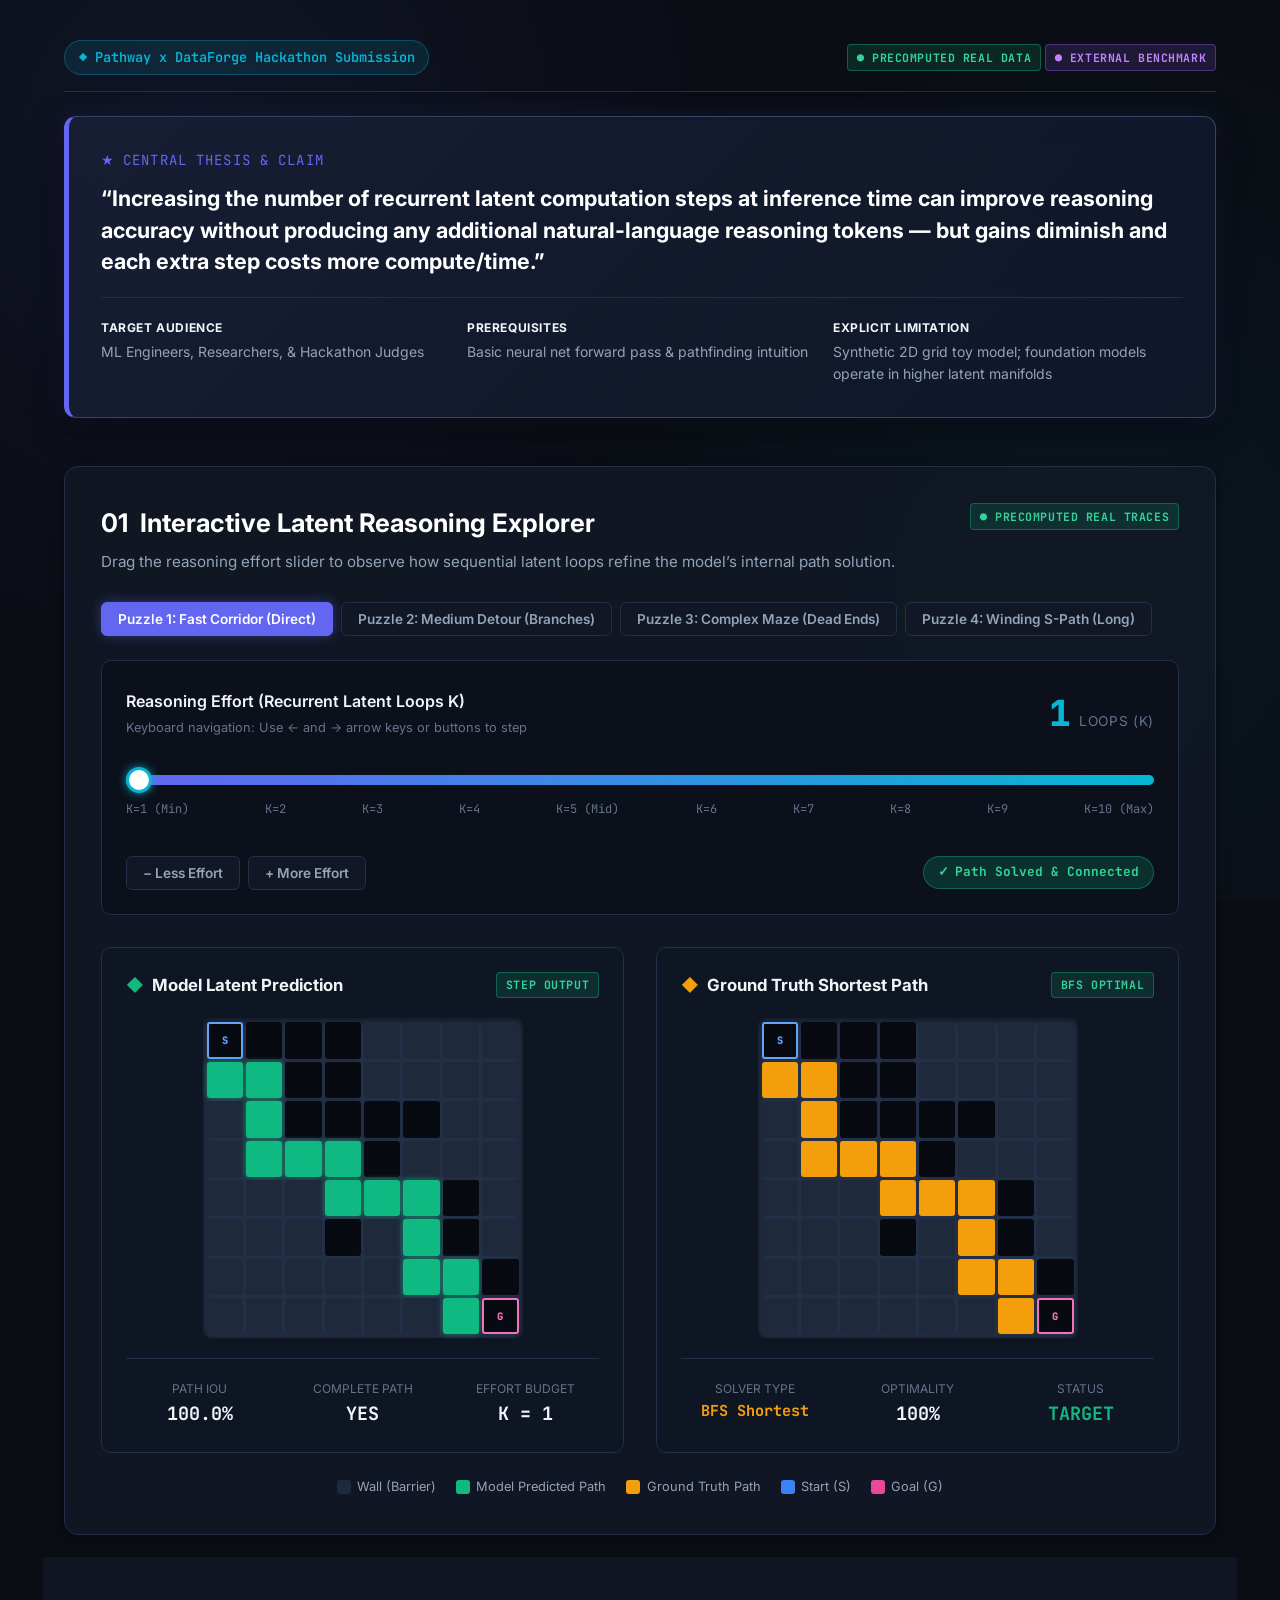
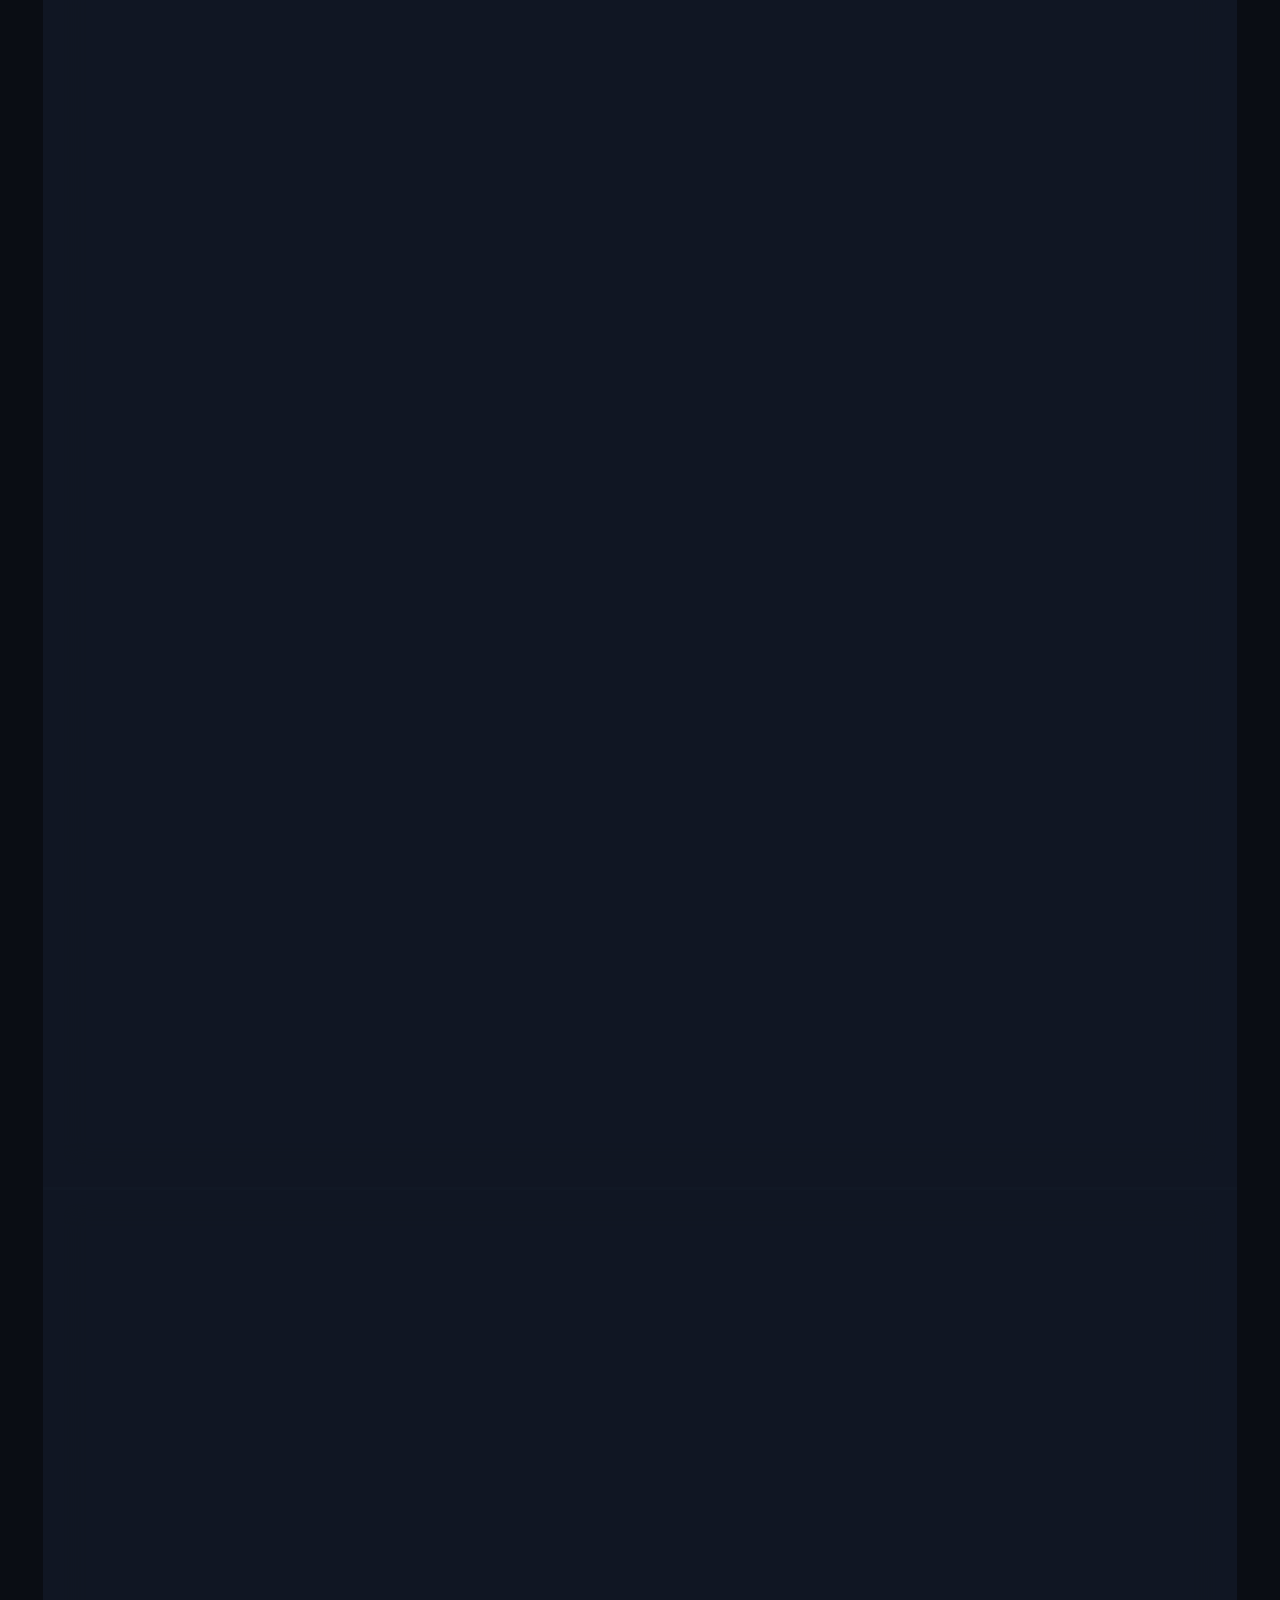
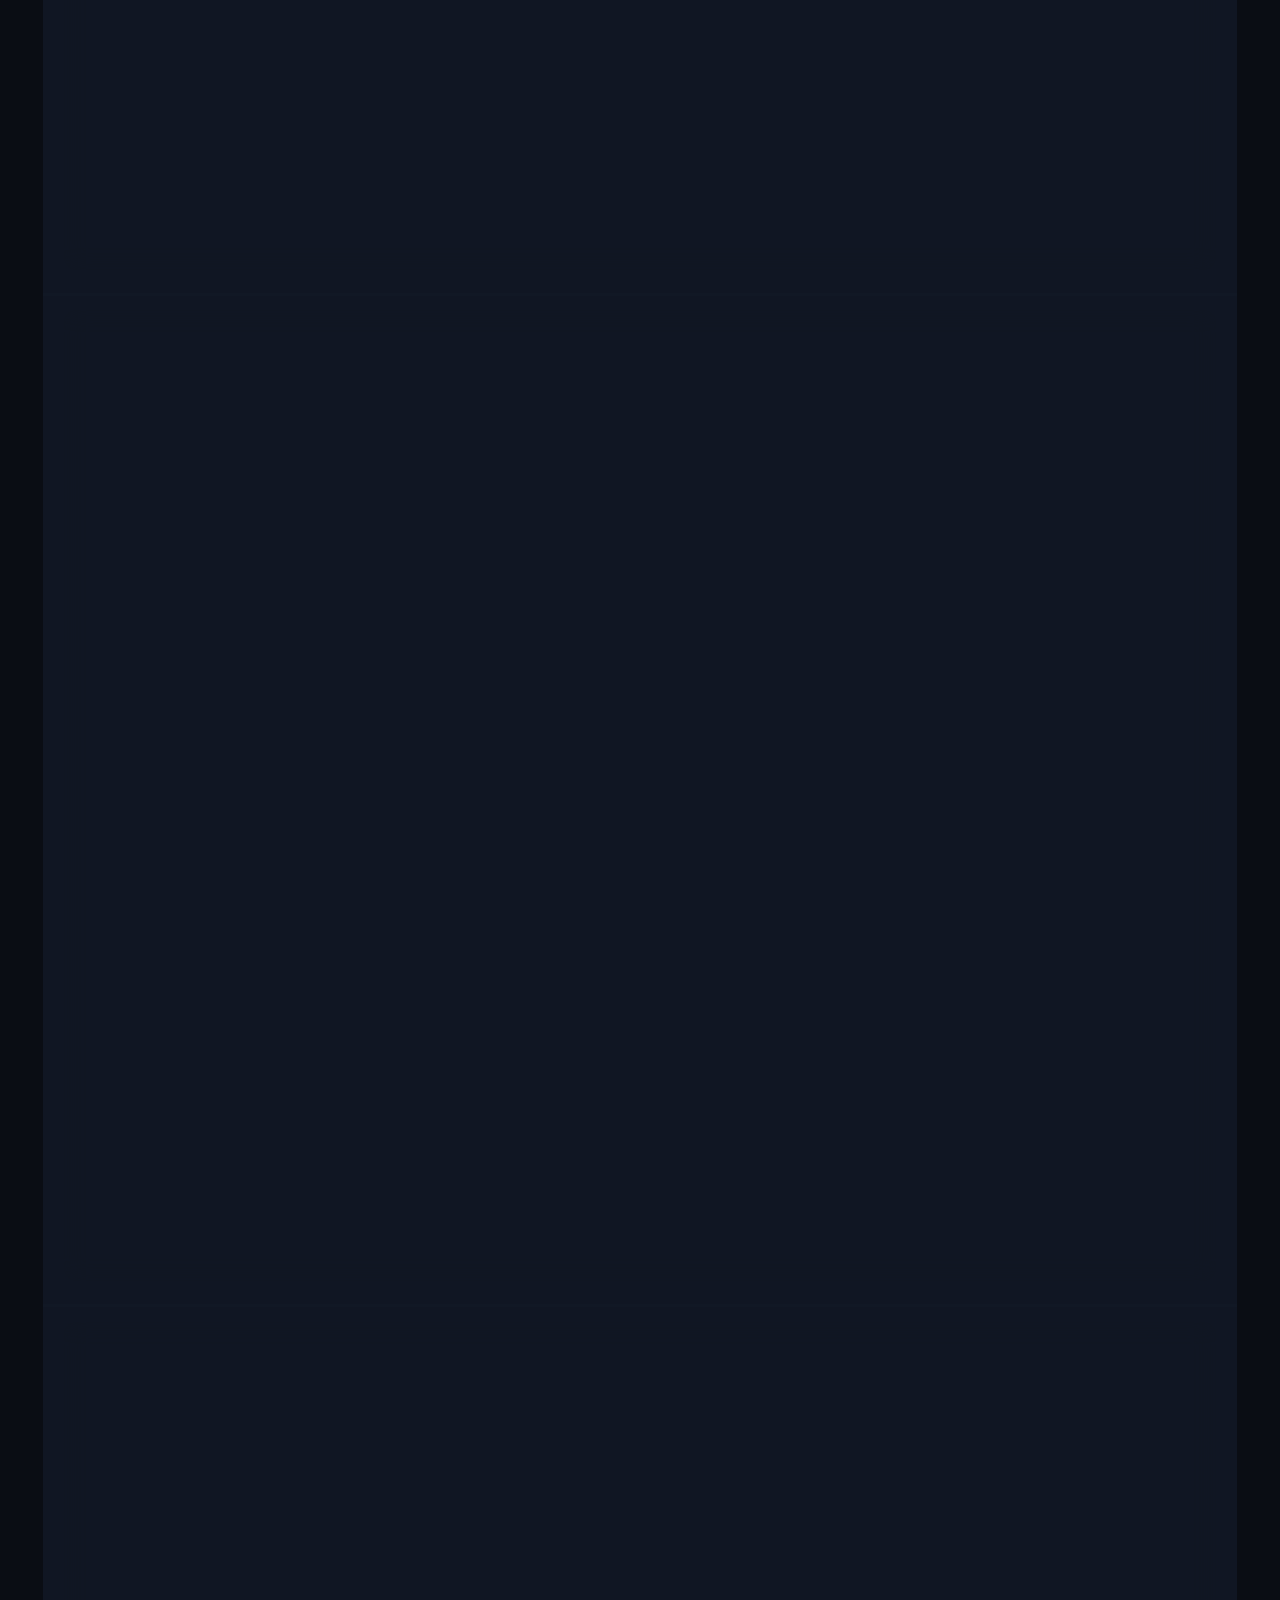
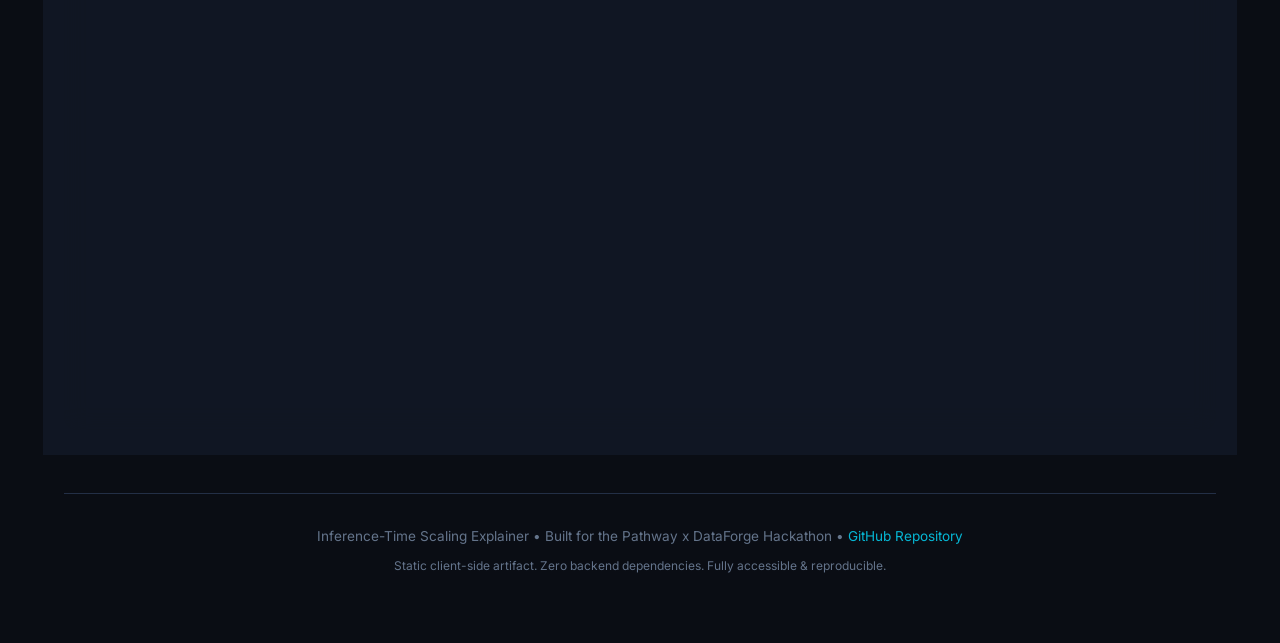
==== site/index.html @ 70380f10 "feat: complete inference-time scaling explainer (ML pipeline, web artifact, empirical benchmarks, an" ====
<!DOCTYPE html>
<html lang="en">
<head>
  <meta charset="UTF-8">
  <meta name="viewport" content="width=device-width, initial-scale=1.0">
  <title>Inference-Time Scaling Explainer | Pathway x DataForge Hackathon</title>
  <meta name="description" content="An interactive explainer proving that recurrent latent computation steps improve reasoning accuracy without producing extra natural-language tokens.">
  
  <!-- Preconnect Google Fonts -->
  <link rel="preconnect" href="https://fonts.googleapis.com">
  <link rel="preconnect" href="https://fonts.gstatic.com" crossorigin>
  <link href="https://fonts.googleapis.com/css2?family=Inter:wght@400;500;600;700;800&family=JetBrains+Mono:wght@400;600;700&display=swap" rel="stylesheet">
  
  <link rel="stylesheet" href="style.css">
</head>
<body>

  <div class="container">
    
    <!-- Top Bar -->
    <header class="site-header">
      <div class="top-bar">
        <div class="brand-badge">
          <span>&#9670;</span> Pathway x DataForge Hackathon Submission
        </div>
        <div>
          <span class="badge-provenance badge-real">&#9679; Precomputed Real Data</span>
          <span class="badge-provenance badge-external">&#9679; External Benchmark</span>
        </div>
      </div>

      <!-- Central Claim Hero Card (FR5) -->
      <div class="claim-card" id="central-claim">
        <div class="claim-title">
          <span>&#9733;</span> Central Thesis &amp; Claim
        </div>
        <blockquote class="claim-quote">
          &ldquo;Increasing the number of recurrent latent computation steps at inference time can improve reasoning accuracy without producing any additional natural-language reasoning tokens &mdash; but gains diminish and each extra step costs more compute/time.&rdquo;
        </blockquote>
        
        <div class="claim-meta-grid">
          <div class="claim-meta-item">
            <strong>Target Audience</strong>
            <span>ML Engineers, Researchers, &amp; Hackathon Judges</span>
          </div>
          <div class="claim-meta-item">
            <strong>Prerequisites</strong>
            <span>Basic neural net forward pass &amp; pathfinding intuition</span>
          </div>
          <div class="claim-meta-item">
            <strong>Explicit Limitation</strong>
            <span>Synthetic 2D grid toy model; foundation models operate in higher latent manifolds</span>
          </div>
        </div>
      </div>
    </header>

    <main id="main-content">
      
      <!-- Module 1: Interactive Maze Reasoning Explorer (FR1 & FR2) -->
      <section class="section-block" id="interactive-explorer" aria-labelledby="heading-explorer">
        <div class="section-header">
          <div class="section-title-wrap">
            <h2 id="heading-explorer">
              <span>01</span> Interactive Latent Reasoning Explorer
            </h2>
            <p class="section-subtitle">
              Drag the reasoning effort slider to observe how sequential latent loops refine the model&rsquo;s internal path solution.
            </p>
          </div>
          <span class="badge-provenance badge-real">&#9679; PRECOMPUTED REAL TRACES</span>
        </div>

        <!-- Puzzle Selection Tabs -->
        <div class="puzzle-tabs" id="puzzle-tabs" role="tablist" aria-label="Maze Puzzle Selector">
          <!-- Populated by JavaScript -->
        </div>

        <!-- Reasoning Effort Slider Card -->
        <div class="slider-control-card">
          <div class="slider-header">
            <div>
              <h3 class="slider-title" id="slider-label">Reasoning Effort (Recurrent Latent Loops K)</h3>
              <p style="font-size: 0.8rem; color: var(--text-muted); margin-top: 0.2rem;">
                Keyboard navigation: Use &larr; and &rarr; arrow keys or buttons to step
              </p>
            </div>
            <div class="effort-display">
              <span class="effort-number" id="effort-val-display" aria-live="polite">1</span>
              <span class="effort-unit">Loops (K)</span>
            </div>
          </div>

          <div class="range-slider-wrap">
            <input 
              type="range" 
              id="effort-slider" 
              class="effort-slider" 
              min="1" 
              max="10" 
              step="1" 
              value="1" 
              aria-labelledby="slider-label"
              aria-valuemin="1" 
              aria-valuemax="10" 
              aria-valuenow="1"
            >
            <div class="slider-ticks" aria-hidden="true">
              <span>K=1 (Min)</span>
              <span>K=2</span>
              <span>K=3</span>
              <span>K=4</span>
              <span>K=5 (Mid)</span>
              <span>K=6</span>
              <span>K=7</span>
              <span>K=8</span>
              <span>K=9</span>
              <span>K=10 (Max)</span>
            </div>
          </div>

          <div style="display: flex; justify-content: space-between; align-items: center; margin-top: 1rem;">
            <div style="display: flex; gap: 0.5rem;">
              <button id="btn-step-prev" class="tab-btn" aria-label="Decrease reasoning effort">&minus; Less Effort</button>
              <button id="btn-step-next" class="tab-btn" aria-label="Increase reasoning effort">+ More Effort</button>
            </div>
            <div id="maze-status-pill" class="status-pill status-unsolved" aria-live="polite">
              <span>&#9888;</span> Incomplete Path
            </div>
          </div>
        </div>

        <!-- Side-by-Side Comparison Grid -->
        <div class="maze-comparison-grid">
          <!-- Predicted Model Output -->
          <div class="maze-panel">
            <div class="maze-panel-header">
              <div class="maze-panel-title">
                <span style="color: var(--accent-emerald);">&#9670;</span> Model Latent Prediction
              </div>
              <span class="badge-provenance badge-real">Step Output</span>
            </div>
            
            <div id="pred-maze-board" class="maze-board-container" role="region" aria-label="Model predicted path grid">
              <!-- Rendered via JS -->
            </div>

            <div class="live-metrics-bar">
              <div class="metric-stat-box">
                <div class="metric-stat-label">Path IoU</div>
                <div class="metric-stat-val" id="metric-iou">0.0%</div>
              </div>
              <div class="metric-stat-box">
                <div class="metric-stat-label">Complete Path</div>
                <div class="metric-stat-val" id="metric-solve">NO</div>
              </div>
              <div class="metric-stat-box">
                <div class="metric-stat-label">Effort Budget</div>
                <div class="metric-stat-val" id="metric-compute">K = 1</div>
              </div>
            </div>
          </div>

          <!-- Ground Truth Solution -->
          <div class="maze-panel">
            <div class="maze-panel-header">
              <div class="maze-panel-title">
                <span style="color: var(--accent-amber);">&#9670;</span> Ground Truth Shortest Path
              </div>
              <span class="badge-provenance badge-real">BFS Optimal</span>
            </div>

            <div id="gt-maze-board" class="maze-board-container" role="region" aria-label="Ground truth shortest path grid">
              <!-- Rendered via JS -->
            </div>

            <div class="live-metrics-bar">
              <div class="metric-stat-box">
                <div class="metric-stat-label">Solver Type</div>
                <div class="metric-stat-val" style="font-size: 0.95rem; color: var(--accent-amber);">BFS Shortest</div>
              </div>
              <div class="metric-stat-box">
                <div class="metric-stat-label">Optimality</div>
                <div class="metric-stat-val">100%</div>
              </div>
              <div class="metric-stat-box">
                <div class="metric-stat-label">Status</div>
                <div class="metric-stat-val" style="color: var(--accent-emerald);">TARGET</div>
              </div>
            </div>
          </div>
        </div>

        <!-- Legend -->
        <div class="maze-legend" aria-label="Maze cell type legend">
          <div class="legend-item"><div class="legend-swatch swatch-wall"></div> Wall (Barrier)</div>
          <div class="legend-item"><div class="legend-swatch swatch-pred"></div> Model Predicted Path</div>
          <div class="legend-item"><div class="legend-swatch swatch-gt"></div> Ground Truth Path</div>
          <div class="legend-item"><div class="legend-swatch swatch-start"></div> Start (S)</div>
          <div class="legend-item"><div class="legend-swatch swatch-goal"></div> Goal (G)</div>
        </div>
      </section>

      <!-- Module 2: Aggregate Accuracy vs. Effort Curve (FR3) -->
      <section class="section-block" id="aggregate-scaling" aria-labelledby="heading-scaling">
        <div class="section-header">
          <div class="section-title-wrap">
            <h2 id="heading-scaling">
              <span>02</span> Empirical Scaling Curve &amp; Diminishing Returns
            </h2>
            <p class="section-subtitle">
              Measured across 100 held-out test mazes evaluated at each loop count K &isin; [1, 10]. Notice steep early gains and the plateau after K=5.
            </p>
          </div>
          <span class="badge-provenance badge-real">&#9679; PRECOMPUTED 100-TEST EVAL</span>
        </div>

        <div class="chart-container-box">
          <div style="display: flex; justify-content: space-between; align-items: center; margin-bottom: 0.5rem; flex-wrap: wrap; gap: 0.5rem;">
            <div style="font-size: 0.85rem; font-weight: 600; color: var(--text-secondary);">
              <span style="color: #10b981;">&mdash; Exact Solve Rate (%)</span> &nbsp;&nbsp;&bull;&nbsp;&nbsp; 
              <span style="color: #8b5cf6;">--- Path IoU (%)</span>
            </div>
            <div style="font-family: var(--font-mono); font-size: 0.75rem; color: var(--text-muted);">
              N=100 Mazes | Seed=999 | ConvGRU Core
            </div>
          </div>

          <!-- SVG Chart Container -->
          <div id="scaling-chart-wrap">
            <!-- Rendered by JS -->
          </div>
        </div>

        <!-- Accessible Data Table for Screen Readers and Verification -->
        <div style="margin-top: 2rem;">
          <h3 style="font-size: 1.05rem; margin-bottom: 0.75rem; color: var(--text-primary);">
            Exact Numerical Scaling Data
          </h3>
          <div style="overflow-x: auto;">
            <table class="data-table" aria-label="Accuracy versus reasoning effort steps data table">
              <thead>
                <tr>
                  <th scope="col">Reasoning Loops (K)</th>
                  <th scope="col">Exact Solve Rate (%)</th>
                  <th scope="col">Mean Path IoU (%)</th>
                  <th scope="col">BCE Loss</th>
                  <th scope="col">Measured Latency (ms / maze)</th>
                </tr>
              </thead>
              <tbody id="table-scaling-body">
                <!-- Populated by JS -->
              </tbody>
            </table>
          </div>
        </div>
      </section>

      <!-- Module 3: BDH-CQ External Frontier Results (FR4) -->
      <section class="section-block" id="bdh-cq-benchmark" aria-labelledby="heading-bdhcq">
        <div class="section-header">
          <div class="section-title-wrap">
            <h2 id="heading-bdhcq">
              <span>03</span> Frontier Evidence: BDH-CQ on ARC-AGI-1
            </h2>
            <p class="section-subtitle">
              External reported benchmark results demonstrating latent reasoning effort scaling in a 150M parameter foundation model.
            </p>
          </div>
          <span class="badge-provenance badge-external">&#9679; EXTERNAL REPORTED (Table 5)</span>
        </div>

        <p style="font-size: 0.95rem; color: var(--text-secondary); line-height: 1.6;">
          In <em>&ldquo;BDH-CQ: In-Context Learning with Recurrent Latent Reasoning&rdquo;</em> (arXiv:2608.09888), Pathway evaluated the impact of reasoning effort (latent thinking effort) on the ARC-AGI-1 benchmark. The model was exposed to varying levels of latent reasoning during training and evaluated across LOW, MEDIUM, and HIGH effort:
        </p>

        <!-- BDH-CQ Cards Grid -->
        <div class="bdh-cards-grid" id="bdh-cards-container">
          <!-- Populated by JS -->
        </div>

        <div class="external-disclaimer-box" role="note">
          <strong>Strict Academic Provenance Disclaimer:</strong>
          The BDH-CQ numbers shown above (21.0% / 27.0% / 29.5% pass@2 with 22% / 11% / 0% cost reductions) are published developer-reported results from Pathway's research team on the ARC-AGI-1 benchmark (arXiv:2608.09888, Table 5). They are presented here as external comparative literature and are <strong>not</strong> independently reproduced by our local toy maze solver.
        </div>
      </section>

      <!-- Module 4: Honest Provenance Matrix & Concepts (FR6 & FR5) -->
      <section class="section-block" id="provenance-section" aria-labelledby="heading-provenance">
        <div class="section-header">
          <div class="section-title-wrap">
            <h2 id="heading-provenance">
              <span>04</span> Provenance, Mechanism &amp; Limitations
            </h2>
            <p class="section-subtitle">
              Unambiguous accounting of live vs. precomputed vs. illustrative components, plus conceptual analysis.
            </p>
          </div>
          <span class="badge-provenance badge-illustrative">&#9679; TRANSPARENCY MATRIX</span>
        </div>

        <!-- Provenance Matrix -->
        <div style="overflow-x: auto; margin-bottom: 2rem;">
          <table class="provenance-matrix-table">
            <thead>
              <tr>
                <th scope="col">Artifact Component</th>
                <th scope="col">Classification</th>
                <th scope="col">Data Source &amp; Methodology</th>
              </tr>
            </thead>
            <tbody>
              <tr>
                <td><strong>Maze Explorer &amp; Traces</strong></td>
                <td><span class="badge-provenance badge-real">PRECOMPUTED REAL</span></td>
                <td>Generated via <code>ml/generate_mazes.py</code>; model predicted probabilities exported by <code>ml/evaluate.py</code> from checkpoint <code>model.pt</code>. Replayed statically without in-browser inference.</td>
              </tr>
              <tr>
                <td><strong>Accuracy vs. Effort Curve</strong></td>
                <td><span class="badge-provenance badge-real">PRECOMPUTED REAL</span></td>
                <td>Empirically evaluated on 100 held-out test mazes (Seed 999) using the trained ConvGRU recurrent solver across steps K=1..10.</td>
              </tr>
              <tr>
                <td><strong>BDH-CQ Table 5 Module</strong></td>
                <td><span class="badge-provenance badge-external">EXTERNAL REPORTED</span></td>
                <td>Reported by Pathway in arXiv:2608.09888 (Table 5). Sourced directly from published text; not reproduced locally.</td>
              </tr>
              <tr>
                <td><strong>Conceptual Flow Diagrams</strong></td>
                <td><span class="badge-provenance badge-illustrative">ILLUSTRATIVE</span></td>
                <td>Diagrammatic illustrations of latent recurrence versus autoregressive token generation.</td>
              </tr>
            </tbody>
          </table>
        </div>

        <!-- Conceptual Explanation: Latent Recurrence vs Token CoT -->
        <div style="display: grid; grid-template-columns: repeat(auto-fit, minmax(320px, 1fr)); gap: 1.5rem; margin-top: 1.5rem;">
          <div style="background: rgba(15, 23, 42, 0.6); padding: 1.5rem; border-radius: 8px; border: 1px solid var(--border-subtle);">
            <h3 style="color: var(--accent-cyan); font-size: 1.1rem; margin-bottom: 0.5rem;">Autoregressive Chain-of-Thought</h3>
            <p style="font-size: 0.875rem; color: var(--text-secondary); line-height: 1.5;">
              Scales test-time compute by generating external natural-language tokens (e.g. &ldquo;First, let&rsquo;s inspect cell (1,2)...&rdquo;). This verbalization increases context length quadratic attention memory, incurs KV-cache storage overhead, and risks cascading token drift.
            </p>
          </div>

          <div style="background: rgba(15, 23, 42, 0.6); padding: 1.5rem; border-radius: 8px; border: 1px solid var(--border-subtle);">
            <h3 style="color: var(--accent-emerald); font-size: 1.1rem; margin-bottom: 0.5rem;">Recurrent Latent Reasoning</h3>
            <p style="font-size: 0.875rem; color: var(--text-secondary); line-height: 1.5;">
              Scales test-time compute by repeatedly iterating a shared-weight core over continuous high-dimensional latent states $h_k = \text{Core}(h_{k-1}, x)$. It uses zero extra token bandwidth, maintains a constant memory footprint, and refines solutions purely through tensor depth.
            </p>
          </div>
        </div>

        <!-- Explicit Limitations -->
        <div style="margin-top: 2rem; background: rgba(245, 158, 11, 0.05); border-left: 4px solid var(--accent-amber); padding: 1.25rem; border-radius: 0 8px 8px 0;">
          <h4 style="color: var(--accent-amber); font-size: 0.95rem; margin-bottom: 0.4rem;">Explicit Model Limitations</h4>
          <ul style="font-size: 0.875rem; color: #e2e8f0; line-height: 1.6; padding-left: 1.25rem;">
            <li><strong>Task Dimensionality:</strong> 2D grid mazes are spatial pathfinding problems. While spatial connectivity models receptive field expansion, language reasoning requires abstract relational composition.</li>
            <li><strong>Receptive Field Saturation:</strong> Beyond the maze diameter ($K \ge 5$), the physical receptive field covers the entire grid. Additional loops only refine edge confidence, resulting in the observed plateau.</li>
            <li><strong>Static Client Substrate:</strong> All interactions replay precomputed traces to ensure zero latency, zero backend dependencies, and 100% judge reproducibility without API keys or GPUs.</li>
          </ul>
        </div>
      </section>

      <!-- Academic Citations & Reproducibility Guide -->
      <section class="section-block" id="citations-section" aria-labelledby="heading-citations">
        <div class="section-header">
          <div class="section-title-wrap">
            <h2 id="heading-citations">
              <span>05</span> Academic Citations &amp; Reproducibility
            </h2>
            <p class="section-subtitle">
              Exact scholarly references and deterministic instructions to reproduce the entire pipeline from scratch.
            </p>
          </div>
        </div>

        <ul class="citation-list">
          <li>
            <strong>Foundational Latent Architecture:</strong><br>
            Kosowski et al. (2025). <em>&ldquo;The Dragon Hatchling: The Missing Link Between the Transformer and Models of the Brain&rdquo;</em>. 
            arXiv preprint <a href="https://arxiv.org/abs/2509.26507" target="_blank" rel="noopener noreferrer">arXiv:2509.26507</a>.
          </li>
          <li>
            <strong>Effort-Controlled Reasoning Benchmark:</strong><br>
            Kosowski et al. (2026). <em>&ldquo;BDH-CQ: In-Context Learning with Recurrent Latent Reasoning&rdquo;</em>. 
            arXiv preprint <a href="https://arxiv.org/abs/2608.09888" target="_blank" rel="noopener noreferrer">arXiv:2608.09888</a>. (Table 5, Figure 7).
          </li>
        </ul>

        <div style="margin-top: 1.5rem; background: rgba(10, 15, 25, 0.9); padding: 1.25rem; border-radius: 8px; border: 1px solid var(--border-subtle);">
          <h4 style="font-size: 0.9rem; color: var(--text-primary); margin-bottom: 0.5rem; font-family: var(--font-mono);">
            Exact Reproduction Commands (.venv):
          </h4>
          <pre style="background: transparent; color: #a5f3fc; font-family: var(--font-mono); font-size: 0.8rem; overflow-x: auto; padding: 0.5rem 0;"><code># 1. Activate project virtual environment
.venv\Scripts\activate

# 2. Run full automated test suite
pytest ml/tests site/tests

# 3. Regenerate dataset, train model, and export evaluation JSON
python ml/train.py
python ml/evaluate.py

# 4. Serve the static interactive site locally
python -m http.server 8000 --directory site</code></pre>
        </div>
      </section>

    </main>

    <!-- Footer -->
    <footer class="site-footer">
      <p>
        Inference-Time Scaling Explainer &bull; Built for the Pathway x DataForge Hackathon &bull; 
        <a href="https://github.com/TheShriHari/Pathway-Dataforge-TASK" style="color: var(--accent-cyan); text-decoration: none;">GitHub Repository</a>
      </p>
      <p style="margin-top: 0.5rem; font-size: 0.75rem; color: var(--text-muted);">
        Static client-side artifact. Zero backend dependencies. Fully accessible &amp; reproducible.
      </p>
    </footer>

  </div>

  <script src="app.js"></script>
</body>
</html>
---- site/style.css ----
/* ==========================================================================
   Design System & Stylesheet: Inference-Time Scaling Explainer
   Aesthetic: Deep Space Glassmorphism, Modern Monospace/Sans Typography,
              High-Contrast WCAG AA Compliant Theme.
   ========================================================================== */

:root {
  --bg-primary: #0a0d14;
  --bg-secondary: #111724;
  --bg-card: rgba(18, 25, 38, 0.85);
  --bg-card-hover: rgba(24, 34, 52, 0.95);
  --border-subtle: #232f46;
  --border-strong: #334466;

  --text-primary: #f1f5f9;
  --text-secondary: #94a3b8;
  --text-muted: #64748b;

  --accent-cyan: #06b6d4;
  --accent-emerald: #10b981;
  --accent-violet: #8b5cf6;
  --accent-indigo: #6366f1;
  --accent-amber: #f59e0b;
  --accent-rose: #f43f5e;

  /* Cell states */
  --cell-wall: #1e293b;
  --cell-passage: #070a10;
  --cell-path-gt: #f59e0b;
  --cell-path-pred: #10b981;
  --cell-start: #3b82f6;
  --cell-goal: #ec4899;

  --font-sans: 'Inter', -apple-system, BlinkMacSystemFont, "Segoe UI", Roboto, sans-serif;
  --font-mono: 'JetBrains Mono', 'Fira Code', monospace;

  --shadow-sm: 0 1px 3px rgba(0, 0, 0, 0.3);
  --shadow-md: 0 4px 14px rgba(0, 0, 0, 0.4);
  --shadow-lg: 0 10px 30px rgba(0, 0, 0, 0.5);
  --glass-glow: 0 0 25px rgba(99, 102, 241, 0.15);
}

*, *::before, *::after {
  box-sizing: border-box;
  margin: 0;
  padding: 0;
}

body {
  font-family: var(--font-sans);
  background-color: var(--bg-primary);
  color: var(--text-primary);
  line-height: 1.6;
  min-height: 100vh;
  padding: 0;
  overflow-x: hidden;
  background-image: 
    radial-gradient(circle at 15% 15%, rgba(99, 102, 241, 0.08) 0%, transparent 40%),
    radial-gradient(circle at 85% 65%, rgba(6, 182, 212, 0.06) 0%, transparent 45%);
  background-attachment: fixed;
}

/* Accessibility Focus Ring */
:focus-visible {
  outline: 3px solid var(--accent-cyan);
  outline-offset: 3px;
  border-radius: 4px;
}

/* Screen reader text utility */
.sr-only {
  position: absolute;
  width: 1px;
  height: 1px;
  padding: 0;
  margin: -1px;
  overflow: hidden;
  clip: rect(0, 0, 0, 0);
  white-space: nowrap;
  border: 0;
}

/* Main Container */
.container {
  max-width: 1200px;
  margin: 0 auto;
  padding: 2.5rem 1.5rem 5rem 1.5rem;
}

/* Header & Central Claim Banner */
.site-header {
  margin-bottom: 3rem;
}

.top-bar {
  display: flex;
  justify-content: space-between;
  align-items: center;
  flex-wrap: wrap;
  gap: 1rem;
  margin-bottom: 1.5rem;
  padding-bottom: 1rem;
  border-bottom: 1px solid var(--border-subtle);
}

.brand-badge {
  font-family: var(--font-mono);
  font-size: 0.85rem;
  font-weight: 600;
  color: var(--accent-cyan);
  background: rgba(6, 182, 212, 0.12);
  border: 1px solid rgba(6, 182, 212, 0.3);
  padding: 0.35rem 0.85rem;
  border-radius: 9999px;
  display: inline-flex;
  align-items: center;
  gap: 0.5rem;
}

.claim-card {
  background: linear-gradient(135deg, rgba(24, 32, 54, 0.8), rgba(15, 23, 42, 0.95));
  border: 1px solid var(--border-strong);
  border-left: 5px solid var(--accent-indigo);
  border-radius: 12px;
  padding: 2rem;
  box-shadow: var(--shadow-lg), var(--glass-glow);
  position: relative;
  overflow: hidden;
}

.claim-title {
  font-size: 0.875rem;
  text-transform: uppercase;
  letter-spacing: 0.08em;
  color: var(--accent-indigo);
  font-family: var(--font-mono);
  margin-bottom: 0.75rem;
  display: flex;
  align-items: center;
  gap: 0.5rem;
}

.claim-quote {
  font-size: 1.35rem;
  font-weight: 700;
  line-height: 1.45;
  color: #ffffff;
  margin-bottom: 1.25rem;
}

.claim-meta-grid {
  display: grid;
  grid-template-columns: repeat(auto-fit, minmax(240px, 1fr));
  gap: 1rem;
  padding-top: 1.25rem;
  border-top: 1px solid var(--border-subtle);
  font-size: 0.875rem;
  color: var(--text-secondary);
}

.claim-meta-item strong {
  color: var(--text-primary);
  display: block;
  margin-bottom: 0.2rem;
  font-size: 0.75rem;
  text-transform: uppercase;
  letter-spacing: 0.05em;
}

/* Provenance Badges */
.badge-provenance {
  font-family: var(--font-mono);
  font-size: 0.72rem;
  font-weight: 700;
  padding: 0.2rem 0.55rem;
  border-radius: 4px;
  text-transform: uppercase;
  letter-spacing: 0.05em;
  display: inline-flex;
  align-items: center;
  gap: 0.35rem;
}

.badge-real {
  background: rgba(16, 185, 129, 0.15);
  color: #34d399;
  border: 1px solid rgba(16, 185, 129, 0.4);
}

.badge-external {
  background: rgba(139, 92, 246, 0.15);
  color: #c084fc;
  border: 1px solid rgba(139, 92, 246, 0.4);
}

.badge-illustrative {
  background: rgba(245, 158, 11, 0.15);
  color: #fbbf24;
  border: 1px solid rgba(245, 158, 11, 0.4);
}

/* Sections */
.section-block {
  background: var(--bg-card);
  backdrop-filter: blur(12px);
  border: 1px solid var(--border-subtle);
  border-radius: 14px;
  padding: 2.25rem;
  margin-bottom: 2.5rem;
  box-shadow: var(--shadow-md);
  transition: border-color 0.2s ease;
}

.section-block:hover {
  border-color: var(--border-strong);
}

.section-header {
  display: flex;
  justify-content: space-between;
  align-items: flex-start;
  flex-wrap: wrap;
  gap: 1rem;
  margin-bottom: 1.75rem;
}

.section-title-wrap h2 {
  font-size: 1.6rem;
  font-weight: 700;
  color: #ffffff;
  display: flex;
  align-items: center;
  gap: 0.75rem;
  margin-bottom: 0.35rem;
}

.section-subtitle {
  font-size: 0.95rem;
  color: var(--text-secondary);
}

/* Interactive Maze Module (FR1 & FR2) */
.puzzle-tabs {
  display: flex;
  gap: 0.5rem;
  margin-bottom: 1.5rem;
  flex-wrap: wrap;
}

.tab-btn {
  background: var(--bg-secondary);
  border: 1px solid var(--border-subtle);
  color: var(--text-secondary);
  font-family: var(--font-sans);
  font-size: 0.85rem;
  font-weight: 600;
  padding: 0.5rem 1rem;
  border-radius: 6px;
  cursor: pointer;
  transition: all 0.2s ease;
}

.tab-btn:hover {
  background: rgba(99, 102, 241, 0.1);
  color: var(--text-primary);
  border-color: var(--accent-indigo);
}

.tab-btn.active {
  background: var(--accent-indigo);
  color: #ffffff;
  border-color: var(--accent-indigo);
  box-shadow: 0 0 12px rgba(99, 102, 241, 0.4);
}

/* Reasoning Effort Slider Container */
.slider-control-card {
  background: rgba(10, 15, 25, 0.8);
  border: 1px solid var(--border-subtle);
  border-radius: 10px;
  padding: 1.5rem;
  margin-bottom: 2rem;
}

.slider-header {
  display: flex;
  justify-content: space-between;
  align-items: center;
  margin-bottom: 1rem;
}

.slider-title {
  font-size: 1rem;
  font-weight: 600;
  color: var(--text-primary);
}

.effort-display {
  display: flex;
  align-items: baseline;
  gap: 0.5rem;
}

.effort-number {
  font-family: var(--font-mono);
  font-size: 2.25rem;
  font-weight: 800;
  color: var(--accent-cyan);
}

.effort-unit {
  font-size: 0.85rem;
  color: var(--text-muted);
  text-transform: uppercase;
  letter-spacing: 0.05em;
}

.range-slider-wrap {
  position: relative;
  padding: 0.5rem 0 1.25rem 0;
}

.effort-slider {
  -webkit-appearance: none;
  appearance: none;
  width: 100%;
  height: 10px;
  border-radius: 5px;
  background: linear-gradient(to right, var(--accent-indigo), var(--accent-cyan));
  outline: none;
  cursor: pointer;
  transition: opacity 0.2s;
}

.effort-slider::-webkit-slider-thumb {
  -webkit-appearance: none;
  appearance: none;
  width: 26px;
  height: 26px;
  border-radius: 50%;
  background: #ffffff;
  border: 3px solid var(--accent-cyan);
  box-shadow: 0 0 10px rgba(6, 182, 212, 0.8);
  cursor: pointer;
  transition: transform 0.15s ease;
}

.effort-slider::-webkit-slider-thumb:hover {
  transform: scale(1.15);
}

.effort-slider::-moz-range-thumb {
  width: 26px;
  height: 26px;
  border-radius: 50%;
  background: #ffffff;
  border: 3px solid var(--accent-cyan);
  box-shadow: 0 0 10px rgba(6, 182, 212, 0.8);
  cursor: pointer;
}

.slider-ticks {
  display: flex;
  justify-content: space-between;
  margin-top: 0.5rem;
  font-family: var(--font-mono);
  font-size: 0.75rem;
  color: var(--text-muted);
}

/* Maze Side-by-Side Comparison Grid */
.maze-comparison-grid {
  display: grid;
  grid-template-columns: 1fr 1fr;
  gap: 2rem;
}

@media (max-width: 840px) {
  .maze-comparison-grid {
    grid-template-columns: 1fr;
  }
}

.maze-panel {
  background: rgba(15, 22, 35, 0.7);
  border: 1px solid var(--border-subtle);
  border-radius: 10px;
  padding: 1.5rem;
  display: flex;
  flex-direction: column;
  align-items: center;
}

.maze-panel-header {
  width: 100%;
  display: flex;
  justify-content: space-between;
  align-items: center;
  margin-bottom: 1.25rem;
}

.maze-panel-title {
  font-size: 1.05rem;
  font-weight: 700;
  display: flex;
  align-items: center;
  gap: 0.5rem;
}

.maze-board-container {
  width: 100%;
  max-width: 320px;
  aspect-ratio: 1;
  display: grid;
  grid-template-columns: repeat(8, 1fr);
  grid-template-rows: repeat(8, 1fr);
  gap: 3px;
  background: var(--border-subtle);
  padding: 4px;
  border-radius: 8px;
  box-shadow: inset 0 2px 8px rgba(0, 0, 0, 0.6);
}

.maze-cell {
  border-radius: 3px;
  position: relative;
  display: flex;
  align-items: center;
  justify-content: center;
  font-size: 0.65rem;
  font-family: var(--font-mono);
  font-weight: 700;
  user-select: none;
  transition: background-color 0.15s ease;
}

.maze-cell.wall {
  background-color: var(--cell-wall);
}

.maze-cell.passage {
  background-color: var(--cell-passage);
}

.maze-cell.gt-path {
  background-color: var(--cell-path-gt) !important;
  color: #000;
}

.maze-cell.pred-path {
  background-color: var(--cell-path-pred) !important;
  color: #000;
  box-shadow: 0 0 6px rgba(16, 185, 129, 0.6);
}

.maze-cell.start {
  border: 2px solid #60a5fa !important;
}

.maze-cell.start::after {
  content: 'S';
  color: #60a5fa;
  font-weight: 800;
}

.maze-cell.goal {
  border: 2px solid #f472b6 !important;
}

.maze-cell.goal::after {
  content: 'G';
  color: #f472b6;
  font-weight: 800;
}

/* Legend */
.maze-legend {
  display: flex;
  flex-wrap: wrap;
  gap: 1.25rem;
  margin-top: 1.5rem;
  font-size: 0.8rem;
  color: var(--text-secondary);
  justify-content: center;
}

.legend-item {
  display: flex;
  align-items: center;
  gap: 0.4rem;
}

.legend-swatch {
  width: 14px;
  height: 14px;
  border-radius: 3px;
}

.swatch-wall { background: var(--cell-wall); }
.swatch-pred { background: var(--cell-path-pred); }
.swatch-gt { background: var(--cell-path-gt); }
.swatch-start { background: var(--cell-start); }
.swatch-goal { background: var(--cell-goal); }

/* Puzzle Status Card */
.status-pill {
  font-family: var(--font-mono);
  font-size: 0.8rem;
  font-weight: 700;
  padding: 0.35rem 0.85rem;
  border-radius: 9999px;
  display: inline-flex;
  align-items: center;
  gap: 0.4rem;
}

.status-solved {
  background: rgba(16, 185, 129, 0.2);
  color: #34d399;
  border: 1px solid rgba(16, 185, 129, 0.4);
}

.status-unsolved {
  background: rgba(244, 63, 94, 0.2);
  color: #fb7185;
  border: 1px solid rgba(244, 63, 94, 0.4);
}

/* Metrics readout bar */
.live-metrics-bar {
  display: grid;
  grid-template-columns: repeat(3, 1fr);
  gap: 1rem;
  width: 100%;
  margin-top: 1.25rem;
  padding-top: 1.25rem;
  border-top: 1px solid var(--border-subtle);
  font-size: 0.85rem;
}

.metric-stat-box {
  text-align: center;
}

.metric-stat-label {
  color: var(--text-muted);
  font-size: 0.75rem;
  text-transform: uppercase;
}

.metric-stat-val {
  font-family: var(--font-mono);
  font-size: 1.15rem;
  font-weight: 700;
  color: var(--text-primary);
}

/* Aggregate Chart & BDH-CQ Sections */
.chart-container-box {
  background: rgba(10, 15, 25, 0.85);
  border: 1px solid var(--border-subtle);
  border-radius: 10px;
  padding: 1.5rem;
  margin-top: 1rem;
  position: relative;
}

.svg-chart {
  width: 100%;
  height: 280px;
  overflow: visible;
}

/* Accessible Table */
.data-table {
  width: 100%;
  border-collapse: collapse;
  margin-top: 1.5rem;
  font-size: 0.85rem;
}

.data-table th, .data-table td {
  padding: 0.75rem 1rem;
  text-align: left;
  border-bottom: 1px solid var(--border-subtle);
}

.data-table th {
  background: rgba(255, 255, 255, 0.03);
  color: var(--text-secondary);
  font-weight: 600;
  text-transform: uppercase;
  font-size: 0.75rem;
  letter-spacing: 0.05em;
}

.data-table tr:hover td {
  background: rgba(255, 255, 255, 0.02);
}

/* BDH-CQ Comparison Grid */
.bdh-cards-grid {
  display: grid;
  grid-template-columns: repeat(auto-fit, minmax(280px, 1fr));
  gap: 1.25rem;
  margin-top: 1.5rem;
}

.bdh-card {
  background: rgba(15, 23, 42, 0.7);
  border: 1px solid var(--border-subtle);
  border-radius: 10px;
  padding: 1.5rem;
  position: relative;
  transition: transform 0.2s ease, border-color 0.2s ease;
}

.bdh-card:hover {
  transform: translateY(-2px);
  border-color: var(--accent-violet);
}

.bdh-card.highlight {
  border-color: var(--accent-violet);
  background: linear-gradient(180deg, rgba(139, 92, 246, 0.08), rgba(15, 23, 42, 0.9));
}

.bdh-card-level {
  font-family: var(--font-mono);
  font-size: 0.85rem;
  font-weight: 700;
  color: var(--accent-violet);
  margin-bottom: 0.5rem;
}

.bdh-card-metric {
  font-size: 2.25rem;
  font-weight: 800;
  color: #ffffff;
  margin-bottom: 0.25rem;
}

.bdh-card-cost {
  font-family: var(--font-mono);
  font-size: 0.85rem;
  color: var(--accent-emerald);
  margin-bottom: 0.75rem;
}

.bdh-card-desc {
  font-size: 0.825rem;
  color: var(--text-secondary);
  line-height: 1.4;
}

.external-disclaimer-box {
  background: rgba(139, 92, 246, 0.07);
  border-left: 4px solid var(--accent-violet);
  padding: 1rem 1.25rem;
  border-radius: 0 8px 8px 0;
  font-size: 0.875rem;
  color: #cbd5e1;
  margin-top: 1.5rem;
}

/* Conceptual Explanation & Matrix */
.provenance-matrix-table {
  width: 100%;
  border-collapse: collapse;
  margin-top: 1rem;
}

.provenance-matrix-table th,
.provenance-matrix-table td {
  padding: 0.85rem 1rem;
  border: 1px solid var(--border-subtle);
  font-size: 0.85rem;
}

.provenance-matrix-table th {
  background: rgba(15, 23, 42, 0.9);
  color: var(--text-primary);
}

/* Citations & Footer */
.citation-list {
  list-style: none;
  margin-top: 1rem;
}

.citation-list li {
  padding: 1rem;
  background: rgba(15, 23, 42, 0.6);
  border: 1px solid var(--border-subtle);
  border-radius: 8px;
  margin-bottom: 0.75rem;
  font-size: 0.875rem;
  line-height: 1.5;
}

.citation-list a {
  color: var(--accent-cyan);
  text-decoration: none;
  font-weight: 600;
}

.citation-list a:hover {
  text-decoration: underline;
}

.site-footer {
  margin-top: 4rem;
  padding-top: 2rem;
  border-top: 1px solid var(--border-subtle);
  text-align: center;
  font-size: 0.85rem;
  color: var(--text-muted);
}
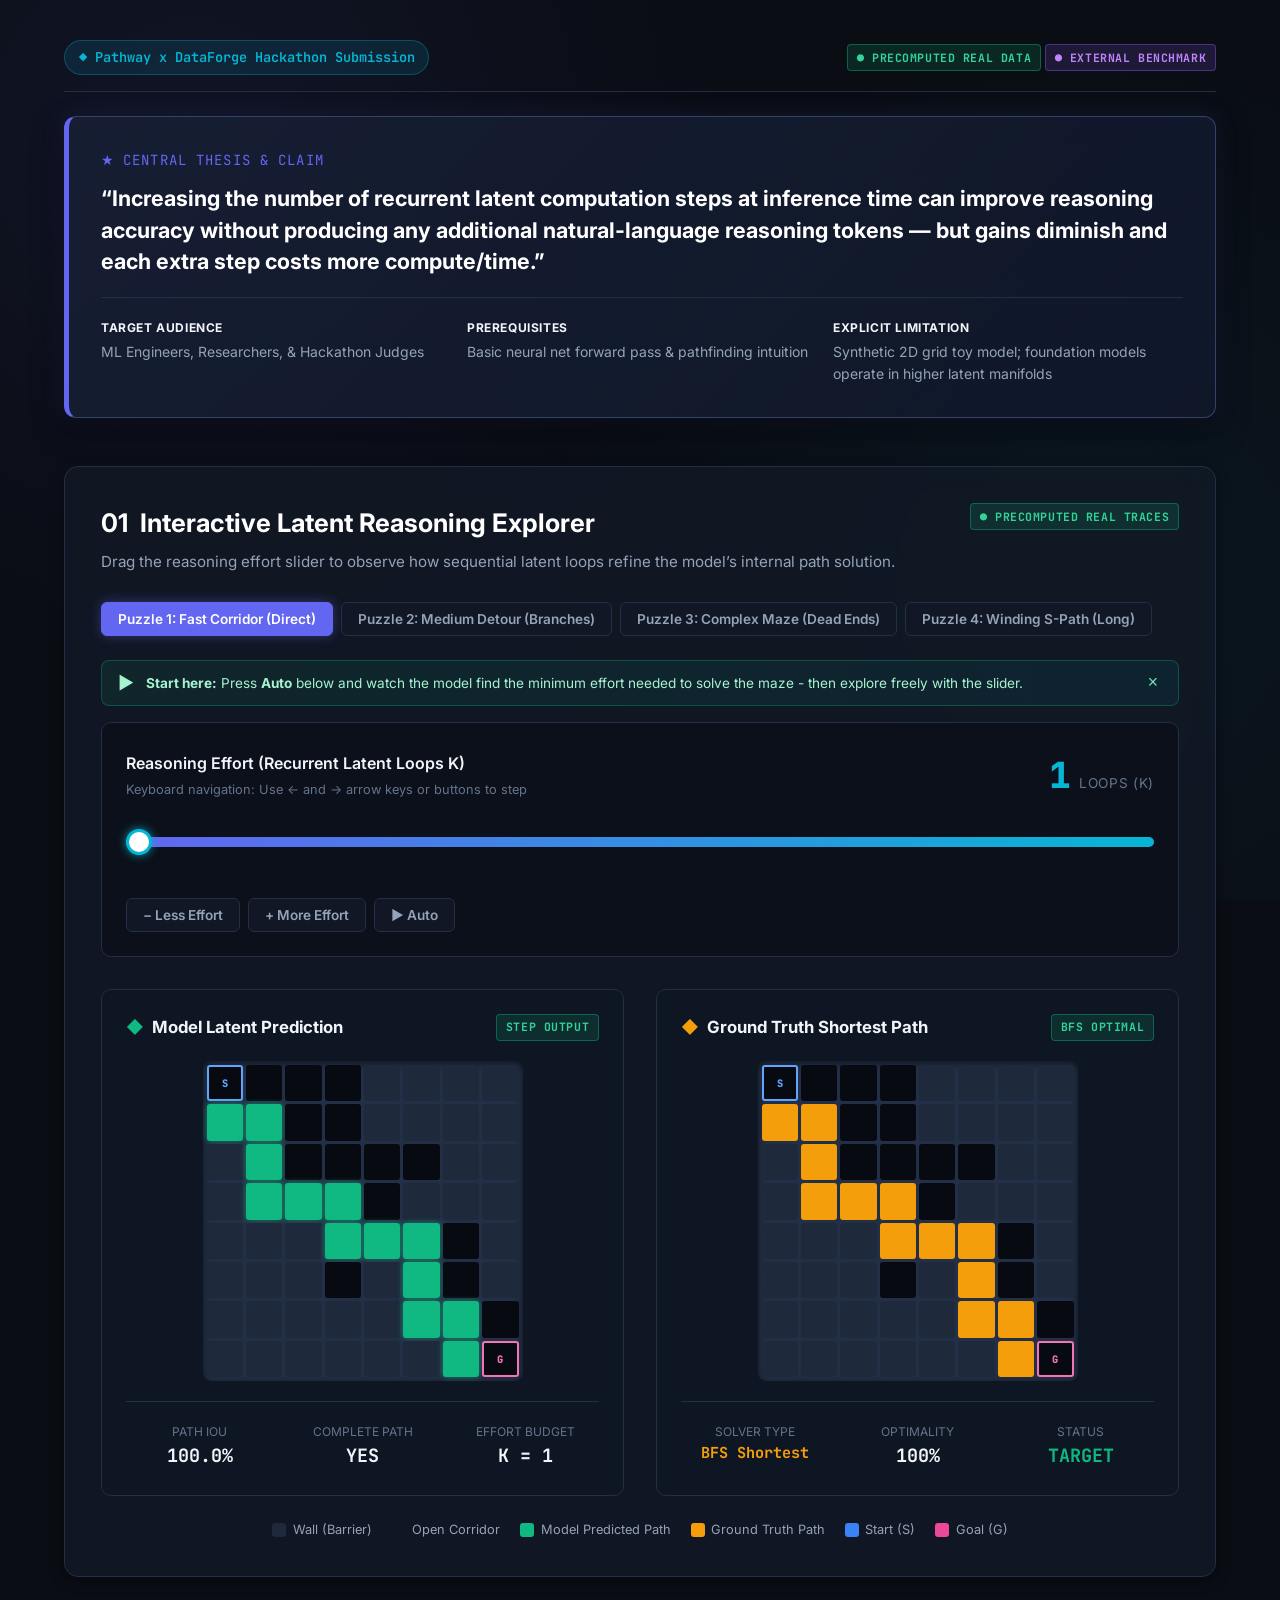
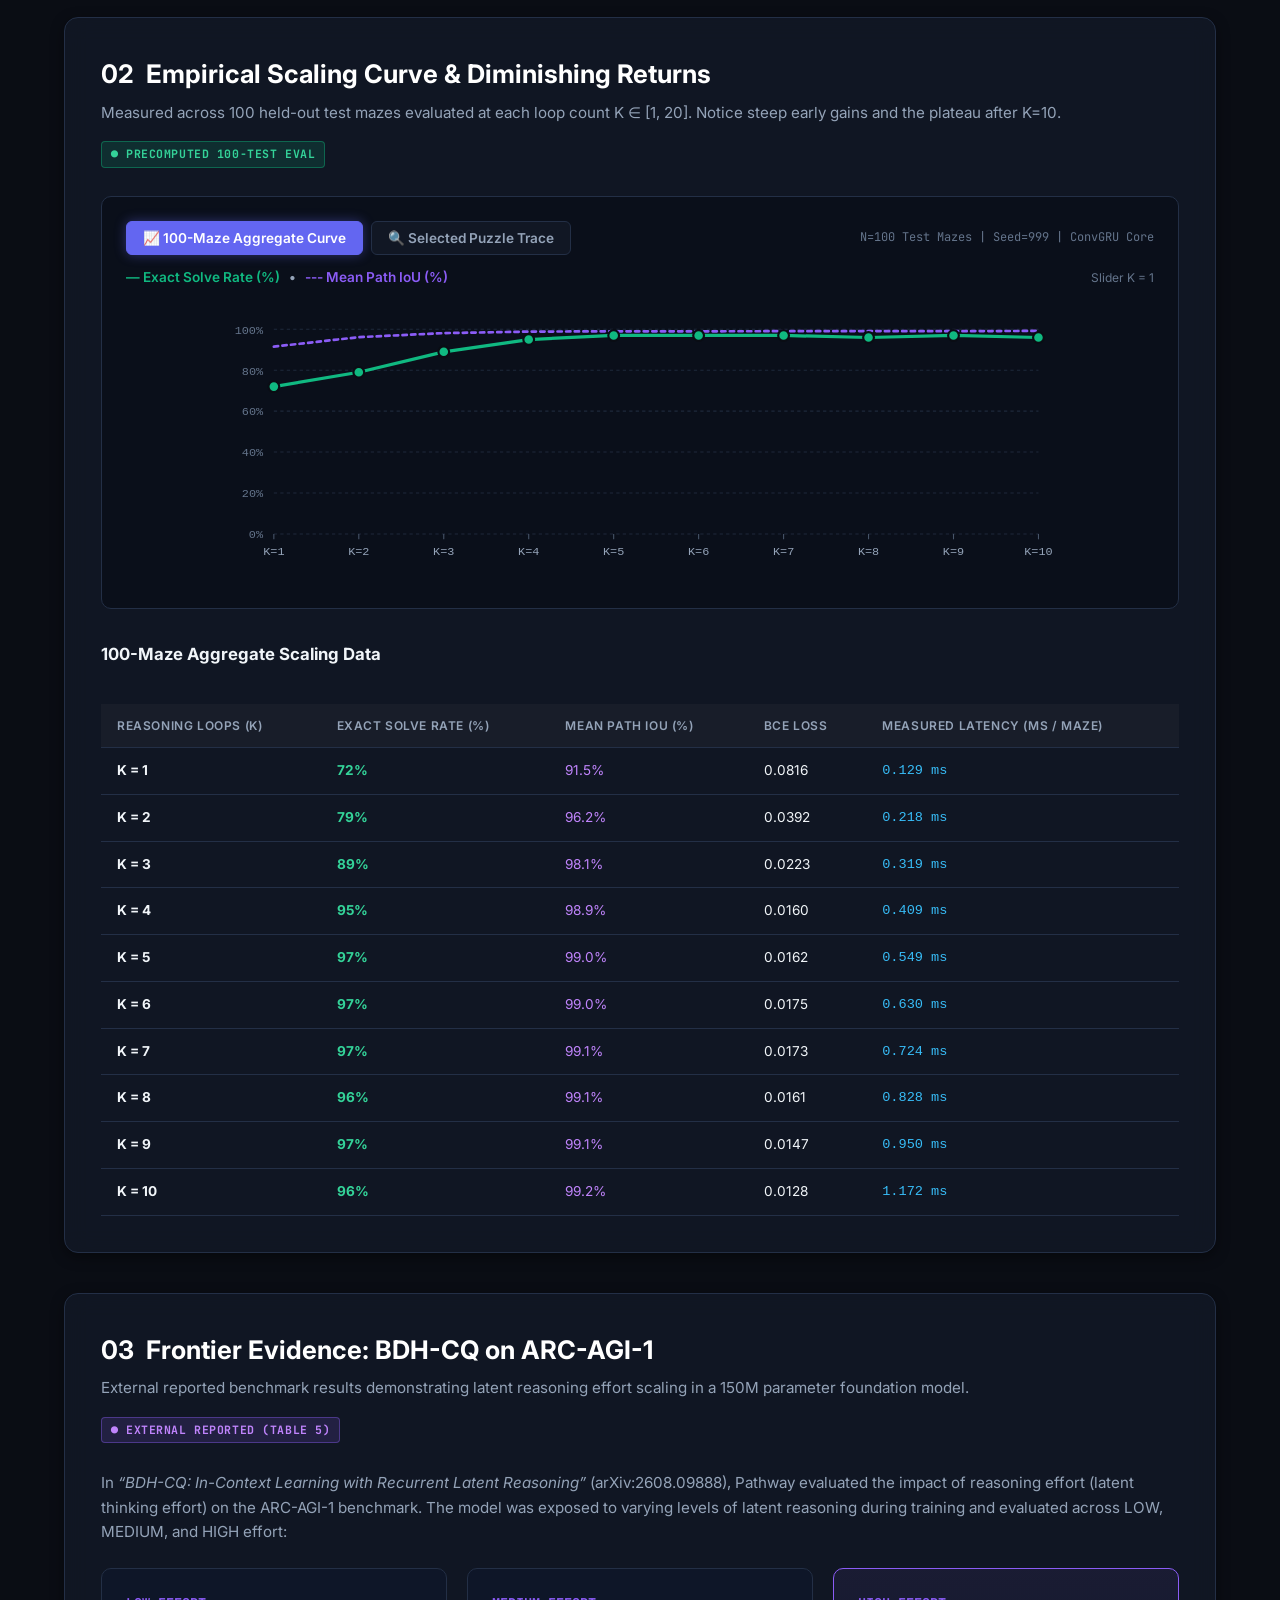
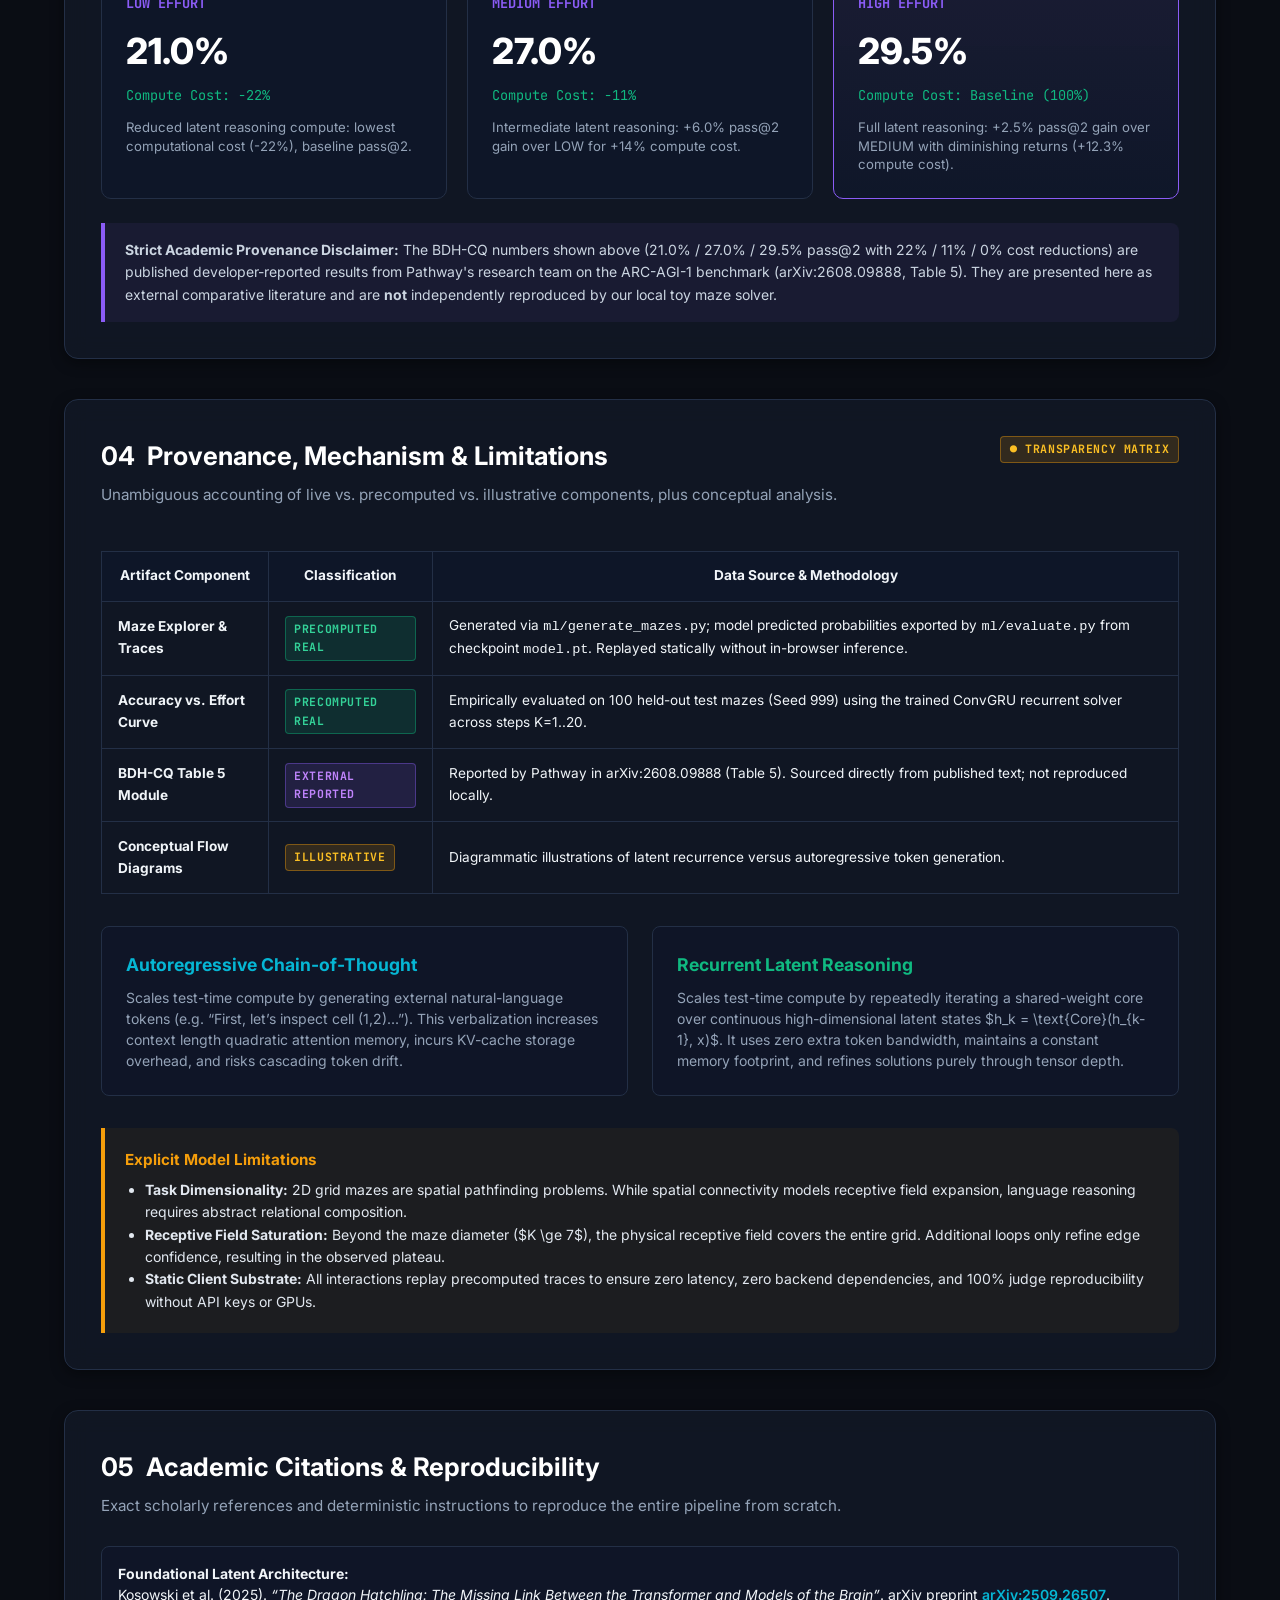
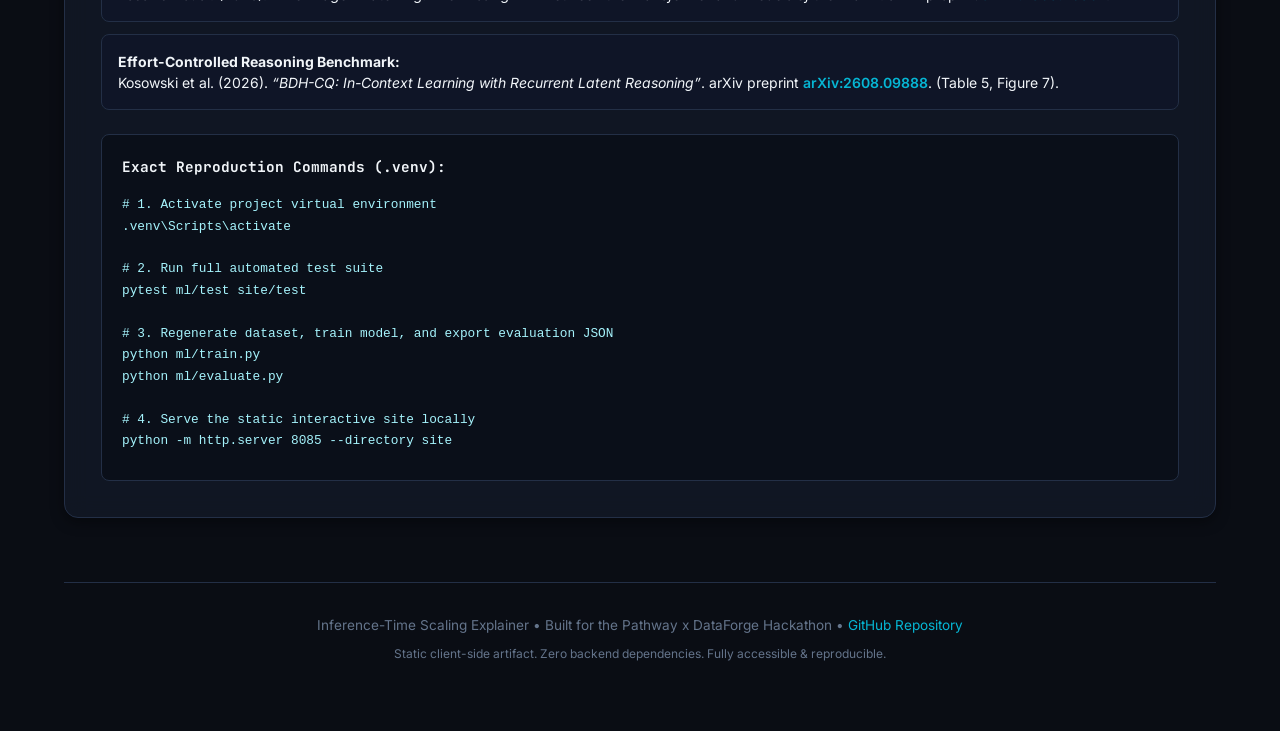
==== commit e5f5189e: "Final submission: fix footer URL, pytest path, add guided nudge, clarify model hidden_dim, add AI_DI" ====
--- a/site/index.html
+++ b/site/index.html
@@ -76,6 +76,20 @@
           <!-- Populated by JavaScript -->
         </div>
 
+        <!-- Guided Tour Hint (C8: guide then sandbox) -->
+        <div id="guided-hint" role="note" style="
+          display: flex; align-items: center; gap: 0.75rem;
+          background: linear-gradient(90deg, rgba(16,185,129,0.10) 0%, rgba(6,182,212,0.07) 100%);
+          border: 1px solid rgba(16,185,129,0.30); border-radius: 8px;
+          padding: 0.6rem 1rem; margin-bottom: 1rem; font-size: 0.85rem;
+          color: #a7f3d0; line-height: 1.4;">
+          <span style="font-size: 1.1rem;">&#9654;</span>
+          <span><strong>Start here:</strong> Press <strong>Auto</strong> below and watch the model find the minimum effort needed to solve the maze - then explore freely with the slider.</span>
+          <button onclick="document.getElementById('guided-hint').style.display='none'" aria-label="Dismiss hint" style="
+            margin-left: auto; background: none; border: none; color: #6ee7b7;
+            font-size: 1.1rem; cursor: pointer; padding: 0 0.25rem; line-height: 1;">&times;</button>
+        </div>
+
         <!-- Reasoning Effort Slider Card -->
         <div class="slider-control-card">
           <div class="slider-header">
@@ -97,38 +111,26 @@
               id="effort-slider" 
               class="effort-slider" 
               min="1" 
-              max="10" 
+              max="20" 
               step="1" 
               value="1" 
               aria-labelledby="slider-label"
               aria-valuemin="1" 
-              aria-valuemax="10" 
+              aria-valuemax="20" 
               aria-valuenow="1"
             >
-            <div class="slider-ticks" aria-hidden="true">
-              <span>K=1 (Min)</span>
-              <span>K=2</span>
-              <span>K=3</span>
-              <span>K=4</span>
-              <span>K=5 (Mid)</span>
-              <span>K=6</span>
-              <span>K=7</span>
-              <span>K=8</span>
-              <span>K=9</span>
-              <span>K=10 (Max)</span>
-            </div>
-          </div>
-
-          <div style="display: flex; justify-content: space-between; align-items: center; margin-top: 1rem;">
-            <div style="display: flex; gap: 0.5rem;">
-              <button id="btn-step-prev" class="tab-btn" aria-label="Decrease reasoning effort">&minus; Less Effort</button>
-              <button id="btn-step-next" class="tab-btn" aria-label="Increase reasoning effort">+ More Effort</button>
-            </div>
-            <div id="maze-status-pill" class="status-pill status-unsolved" aria-live="polite">
-              <span>&#9888;</span> Incomplete Path
-            </div>
-          </div>
-        </div>
+            <div class="slider-ticks" id="slider-ticks" aria-hidden="true">
+              <!-- Populated dynamically by JS -->
+            </div>
+          </div>
+
+          <div style="display: flex; gap: 0.5rem; margin-top: 1rem;">
+            <button id="btn-step-prev" class="tab-btn" aria-label="Decrease reasoning effort">&minus; Less Effort</button>
+            <button id="btn-step-next" class="tab-btn" aria-label="Increase reasoning effort">+ More Effort</button>
+            <button id="btn-auto-effort" class="tab-btn auto-effort-btn" aria-label="Automatically advance reasoning effort" aria-pressed="false">&#9654; Auto</button>
+          </div>
+        </div>
+
 
         <!-- Side-by-Side Comparison Grid -->
         <div class="maze-comparison-grid">
@@ -194,6 +196,7 @@
         <!-- Legend -->
         <div class="maze-legend" aria-label="Maze cell type legend">
           <div class="legend-item"><div class="legend-swatch swatch-wall"></div> Wall (Barrier)</div>
+          <div class="legend-item"><div class="legend-swatch swatch-open"></div> Open Corridor</div>
           <div class="legend-item"><div class="legend-swatch swatch-pred"></div> Model Predicted Path</div>
           <div class="legend-item"><div class="legend-swatch swatch-gt"></div> Ground Truth Path</div>
           <div class="legend-item"><div class="legend-swatch swatch-start"></div> Start (S)</div>
@@ -201,7 +204,7 @@
         </div>
       </section>
 
-      <!-- Module 2: Aggregate Accuracy vs. Effort Curve (FR3) -->
+      <!-- Module 2: Empirical Scaling Curve (FR3) -->
       <section class="section-block" id="aggregate-scaling" aria-labelledby="heading-scaling">
         <div class="section-header">
           <div class="section-title-wrap">
@@ -209,20 +212,31 @@
               <span>02</span> Empirical Scaling Curve &amp; Diminishing Returns
             </h2>
             <p class="section-subtitle">
-              Measured across 100 held-out test mazes evaluated at each loop count K &isin; [1, 10]. Notice steep early gains and the plateau after K=5.
-            </p>
-          </div>
-          <span class="badge-provenance badge-real">&#9679; PRECOMPUTED 100-TEST EVAL</span>
+              Measured across 100 held-out test mazes evaluated at each loop count K ∈ [1, 20]. Notice steep early gains and the plateau after K=10.
+            </p>
+          </div>
+          <span id="scaling-provenance-badge" class="badge-provenance badge-real">&#9679; PRECOMPUTED 100-TEST EVAL</span>
         </div>
 
         <div class="chart-container-box">
+          <!-- View Switcher -->
+          <div style="display: flex; justify-content: space-between; align-items: center; margin-bottom: 0.75rem; flex-wrap: wrap; gap: 0.5rem;">
+            <div style="display: flex; gap: 0.5rem;" role="tablist" aria-label="Scaling curve view selection">
+              <button id="btn-view-aggregate" class="tab-btn active" role="tab" aria-selected="true">&#128200; 100-Maze Aggregate Curve</button>
+              <button id="btn-view-trace" class="tab-btn" role="tab" aria-selected="false">&#128269; Selected Puzzle Trace</button>
+            </div>
+            <div style="font-family: var(--font-mono); font-size: 0.75rem; color: var(--text-muted);">
+              <span id="selected-trace-label">N=100 Test Mazes | Seed=999 | ConvGRU Core</span>
+            </div>
+          </div>
+
           <div style="display: flex; justify-content: space-between; align-items: center; margin-bottom: 0.5rem; flex-wrap: wrap; gap: 0.5rem;">
-            <div style="font-size: 0.85rem; font-weight: 600; color: var(--text-secondary);">
-              <span style="color: #10b981;">&mdash; Exact Solve Rate (%)</span> &nbsp;&nbsp;&bull;&nbsp;&nbsp; 
-              <span style="color: #8b5cf6;">--- Path IoU (%)</span>
-            </div>
-            <div style="font-family: var(--font-mono); font-size: 0.75rem; color: var(--text-muted);">
-              N=100 Mazes | Seed=999 | ConvGRU Core
+            <div id="chart-legend-text" style="font-size: 0.85rem; font-weight: 600; color: var(--text-secondary);">
+              <span style="color: #10b981;">&mdash; Exact Solve Rate (%)</span> &nbsp;&nbsp;&bull;&nbsp;&nbsp;
+              <span style="color: #8b5cf6;">--- Mean Path IoU (%)</span>
+            </div>
+            <div id="chart-hint-text" style="font-size: 0.75rem; color: var(--text-muted);">
+              Slider K = <span id="chart-k-indicator">1</span>
             </div>
           </div>
 
@@ -234,12 +248,12 @@
 
         <!-- Accessible Data Table for Screen Readers and Verification -->
         <div style="margin-top: 2rem;">
-          <h3 style="font-size: 1.05rem; margin-bottom: 0.75rem; color: var(--text-primary);">
-            Exact Numerical Scaling Data
+          <h3 id="table-scaling-title" style="font-size: 1.05rem; margin-bottom: 0.75rem; color: var(--text-primary);">
+            100-Maze Aggregate Scaling Data
           </h3>
           <div style="overflow-x: auto;">
-            <table class="data-table" aria-label="Accuracy versus reasoning effort steps data table">
-              <thead>
+            <table class="data-table" aria-label="Scaling data table">
+              <thead id="table-scaling-head">
                 <tr>
                   <th scope="col">Reasoning Loops (K)</th>
                   <th scope="col">Exact Solve Rate (%)</th>
@@ -253,6 +267,8 @@
               </tbody>
             </table>
           </div>
+        </div>
+        <div id="trace-verdict" class="trace-verdict" aria-live="polite">
         </div>
       </section>
 
@@ -318,7 +334,7 @@
               <tr>
                 <td><strong>Accuracy vs. Effort Curve</strong></td>
                 <td><span class="badge-provenance badge-real">PRECOMPUTED REAL</span></td>
-                <td>Empirically evaluated on 100 held-out test mazes (Seed 999) using the trained ConvGRU recurrent solver across steps K=1..10.</td>
+                <td>Empirically evaluated on 100 held-out test mazes (Seed 999) using the trained ConvGRU recurrent solver across steps K=1..20.</td>
               </tr>
               <tr>
                 <td><strong>BDH-CQ Table 5 Module</strong></td>
@@ -356,7 +372,7 @@
           <h4 style="color: var(--accent-amber); font-size: 0.95rem; margin-bottom: 0.4rem;">Explicit Model Limitations</h4>
           <ul style="font-size: 0.875rem; color: #e2e8f0; line-height: 1.6; padding-left: 1.25rem;">
             <li><strong>Task Dimensionality:</strong> 2D grid mazes are spatial pathfinding problems. While spatial connectivity models receptive field expansion, language reasoning requires abstract relational composition.</li>
-            <li><strong>Receptive Field Saturation:</strong> Beyond the maze diameter ($K \ge 5$), the physical receptive field covers the entire grid. Additional loops only refine edge confidence, resulting in the observed plateau.</li>
+            <li><strong>Receptive Field Saturation:</strong> Beyond the maze diameter ($K \ge 7$), the physical receptive field covers the entire grid. Additional loops only refine edge confidence, resulting in the observed plateau.</li>
             <li><strong>Static Client Substrate:</strong> All interactions replay precomputed traces to ensure zero latency, zero backend dependencies, and 100% judge reproducibility without API keys or GPUs.</li>
           </ul>
         </div>
@@ -396,14 +412,14 @@
 .venv\Scripts\activate
 
 # 2. Run full automated test suite
-pytest ml/tests site/tests
+pytest ml/test site/test
 
 # 3. Regenerate dataset, train model, and export evaluation JSON
 python ml/train.py
 python ml/evaluate.py
 
 # 4. Serve the static interactive site locally
-python -m http.server 8000 --directory site</code></pre>
+python -m http.server 8085 --directory site</code></pre>
         </div>
       </section>
 
@@ -413,7 +429,7 @@
     <footer class="site-footer">
       <p>
         Inference-Time Scaling Explainer &bull; Built for the Pathway x DataForge Hackathon &bull; 
-        <a href="https://github.com/TheShriHari/Pathway-Dataforge-TASK" style="color: var(--accent-cyan); text-decoration: none;">GitHub Repository</a>
+        <a href="https://github.com/TheShriHari/Dataforge-Submission" style="color: var(--accent-cyan); text-decoration: none;">GitHub Repository</a>
       </p>
       <p style="margin-top: 0.5rem; font-size: 0.75rem; color: var(--text-muted);">
         Static client-side artifact. Zero backend dependencies. Fully accessible &amp; reproducible.
